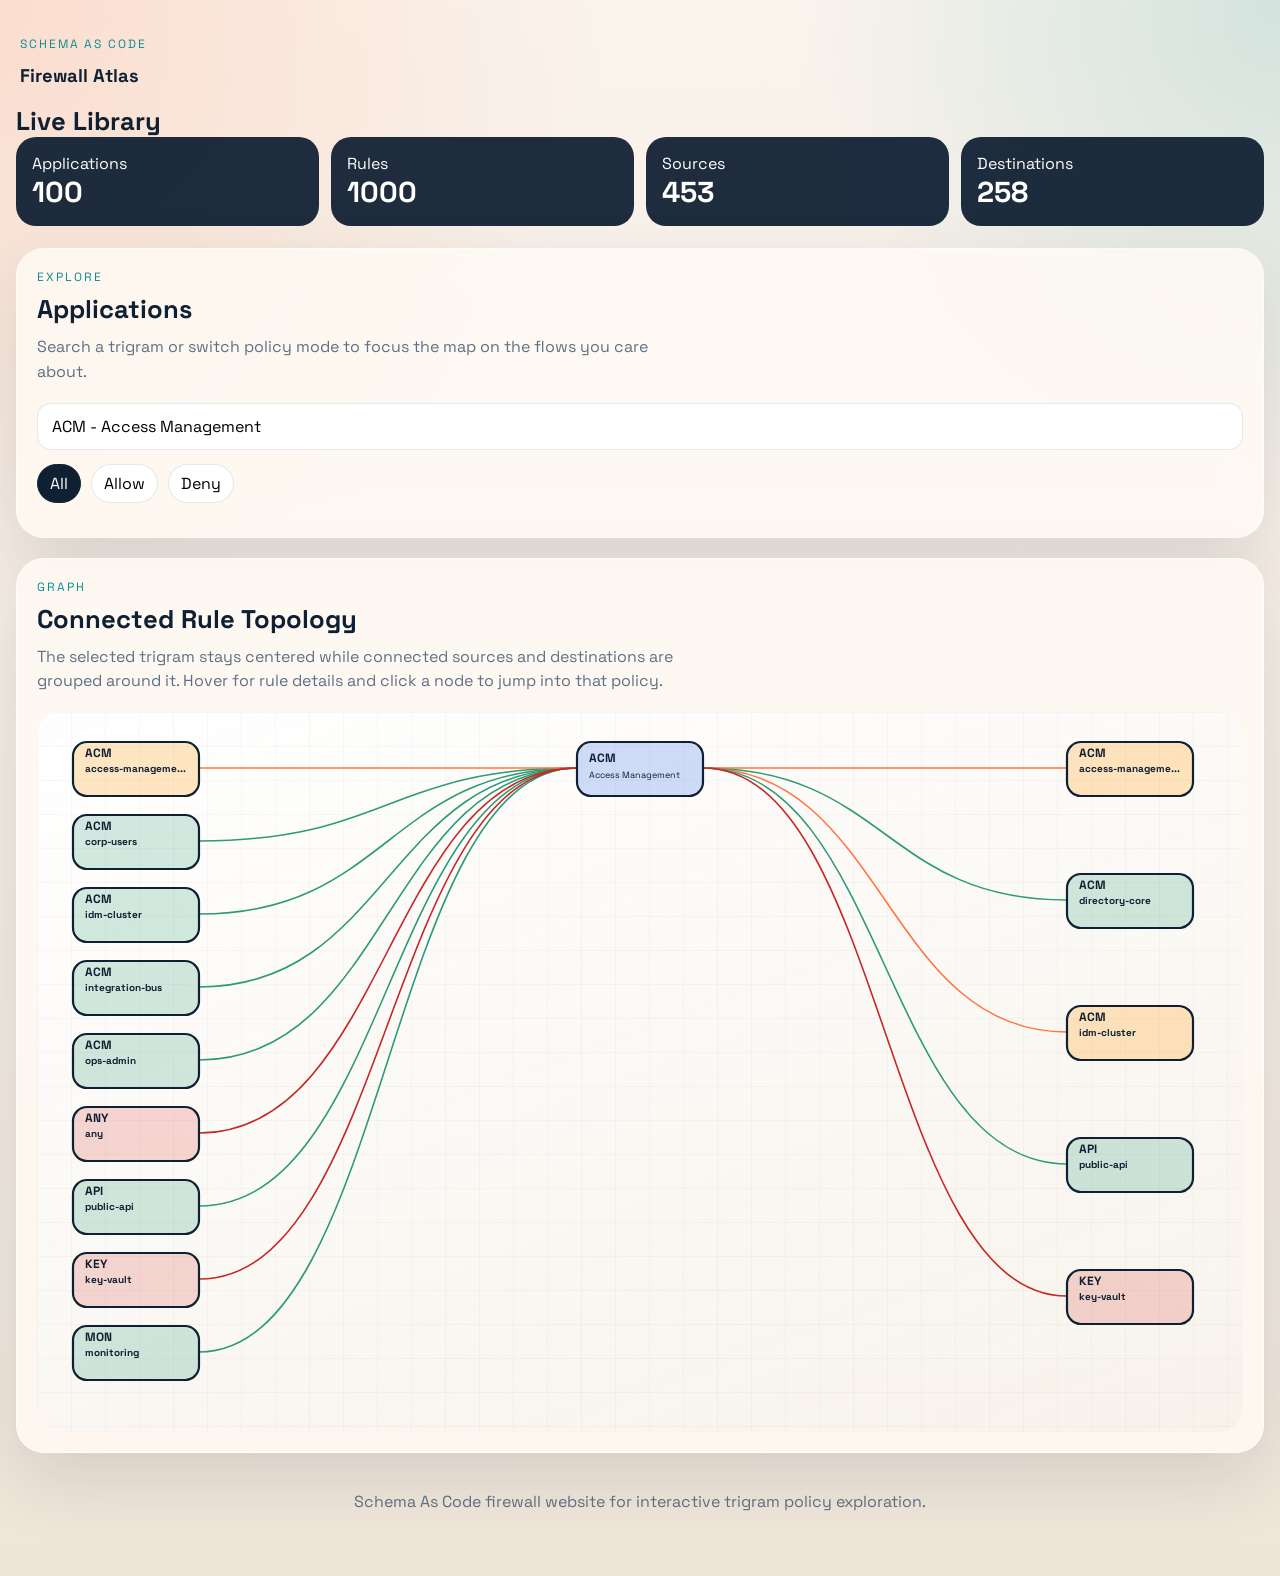
==== index.html @ 7b032bcb "Prepare GitHub Pages site" ====
<!DOCTYPE html>
<html lang="en">
<head>
  <meta charset="UTF-8">
  <meta name="viewport" content="width=device-width, initial-scale=1.0">
  <title>Firewall Atlas</title>
  <link rel="preconnect" href="https://fonts.googleapis.com">
  <link rel="preconnect" href="https://fonts.gstatic.com" crossorigin>
  <link href="https://fonts.googleapis.com/css2?family=Space+Grotesk:wght@400;500;700&display=swap" rel="stylesheet">
  <link rel="stylesheet" href="firewall-library.css">
</head>
<body>
  <div class="shell">
    <header class="topbar">
      <div class="brand-lockup">
        <p class="eyebrow">Schema As Code</p>
        <span class="brand-name">Firewall Atlas</span>
      </div>
    </header>

    <section class="hero">
      <aside class="hero-panel">
        <div class="hero-panel-head">
          <h2>Live Library</h2>
        </div>
        <div class="hero-stats" id="hero-stats"></div>
      </aside>
    </section>

    <main class="layout" id="atlas">
      <section class="card side-card">
        <div class="card-head">
          <div>
            <p class="eyebrow">Explore</p>
            <h2>Applications</h2>
            <p class="section-copy">Search a trigram or switch policy mode to focus the map on the flows you care about.</p>
          </div>
        </div>
        <div class="controls">
          <input id="trigram-search" class="search" type="search" list="trigram-options" placeholder="Search or choose trigram">
          <datalist id="trigram-options"></datalist>
          <div class="chips">
            <button class="chip is-active" data-filter-group="action" data-filter-value="all">All</button>
            <button class="chip" data-filter-group="action" data-filter-value="allow">Allow</button>
            <button class="chip" data-filter-group="action" data-filter-value="deny">Deny</button>
          </div>
        </div>
      </section>

      <section class="card graph-card">
        <div class="card-head">
          <div>
            <p class="eyebrow">Graph</p>
            <h2>Connected Rule Topology</h2>
            <p class="section-copy">The selected trigram stays centered while connected sources and destinations are grouped around it. Hover for rule details and click a node to jump into that policy.</p>
          </div>
        </div>
        <div id="atlas-graph" class="atlas-graph"></div>
        <div id="graph-tooltip" class="graph-tooltip" hidden></div>
      </section>
    </main>

    <footer class="site-footer">
      <p>Schema As Code firewall website for interactive trigram policy exploration.</p>
    </footer>
  </div>

  <script src="data/firewall-library.js"></script>
  <script src="firewall-library.js"></script>
</body>
</html>
---- firewall-library.css ----
:root {
  --bg: #f5eee5;
  --ink: #102033;
  --muted: #607084;
  --panel: rgba(255, 250, 244, 0.82);
  --line: rgba(16, 32, 51, 0.1);
  --allow: #2e9b75;
  --deny: #8b0000;
  --accent: #ff7643;
  --teal: #0b8c8f;
  --shadow: 0 26px 70px rgba(16, 32, 51, 0.12);
}

* { box-sizing: border-box; }
body {
  margin: 0;
  font-family: "Space Grotesk", sans-serif;
  color: var(--ink);
  min-height: 100vh;
  background:
    radial-gradient(circle at 0% 0%, rgba(255, 118, 67, 0.18), transparent 30%),
    radial-gradient(circle at 100% 0%, rgba(11, 140, 143, 0.16), transparent 24%),
    linear-gradient(180deg, #faf4ed 0%, #efe5d9 100%);
}
.shell {
  width: min(1520px, calc(100% - 32px));
  margin: 0 auto;
  padding: 24px 0 40px;
}
.masthead, .card {
  background: var(--panel);
  border: 1px solid rgba(255,255,255,0.65);
  backdrop-filter: blur(18px);
  box-shadow: var(--shadow);
}
.eyebrow {
  margin: 0 0 8px;
  text-transform: uppercase;
  letter-spacing: 0.16em;
  font-size: 12px;
  color: var(--teal);
}
h1, h2, h3 { margin: 0; }
h1 { font-size: clamp(2.4rem, 4vw, 4.8rem); line-height: 0.95; }
h2 { font-size: clamp(1.6rem, 2vw, 2.3rem); }
.lede { color: var(--muted); max-width: 60ch; line-height: 1.6; }
.section-copy {
  margin: 10px 0 0;
  max-width: 66ch;
  color: var(--muted);
  line-height: 1.55;
}
.topbar {
  display: flex;
  align-items: center;
  gap: 20px;
  padding: 12px 4px 18px;
}
.brand-lockup {
  display: grid;
  gap: 4px;
}
.brand-name {
  font-size: 1.15rem;
  font-weight: 700;
  color: var(--ink);
}
.hero {
  display: grid;
  grid-template-columns: 1fr;
  gap: 22px;
  margin-bottom: 22px;
}
.hero-panel,
  border-radius: 32px;
  padding: 30px;
  background: var(--panel);
  border: 1px solid rgba(255,255,255,0.65);
  backdrop-filter: blur(18px);
  box-shadow: var(--shadow);
  display: grid;
  gap: 14px;
  align-content: start;
}
.hero-panel-head {
  display: grid;
  gap: 0;
}
.hero-stats {
  display: grid;
  grid-template-columns: repeat(4, minmax(0, 1fr));
  gap: 12px;
  align-content: start;
}
.stat {
  padding: 16px;
  border-radius: 20px;
  background: rgba(16,32,51,0.94);
  color: white;
}
.stat strong {
  display: block;
  font-size: 1.8rem;
}
.layout {
  display: grid;
  grid-template-columns: 1fr;
  gap: 20px;
  align-items: start;
}
.card {
  border-radius: 28px;
  padding: 20px;
}
.side-card { min-height: auto; }
.graph-card { min-height: 820px; }
.card-head {
  display: flex;
  justify-content: space-between;
  align-items: start;
  margin-bottom: 18px;
}
.atlas-graph {
  min-height: 720px;
  border-radius: 24px;
  overflow: hidden;
  position: relative;
  background:
    linear-gradient(rgba(16,32,51,0.03) 1px, transparent 1px),
    linear-gradient(90deg, rgba(16,32,51,0.03) 1px, transparent 1px),
    linear-gradient(160deg, rgba(255,255,255,0.92), rgba(246,241,234,0.86));
  background-size: 34px 34px, 34px 34px, auto;
}
.graph-tooltip {
  position: absolute;
  z-index: 10;
  max-width: 320px;
  padding: 12px 14px;
  border-radius: 16px;
  background: rgba(16, 32, 51, 0.96);
  color: white;
  box-shadow: 0 18px 36px rgba(16, 32, 51, 0.18);
  pointer-events: none;
}
.graph-tooltip p {
  margin: 0 0 8px;
  font-size: 13px;
  line-height: 1.45;
}
.graph-tooltip p:last-child {
  margin-bottom: 0;
}
.graph-tooltip strong {
  color: #fff3cf;
}
.tooltip-rule {
  border-left: 3px solid transparent;
  padding-left: 10px;
}
.tooltip-rule.allow {
  border-left-color: #2e9b75;
}
.tooltip-rule.deny {
  border-left-color: #8b0000;
}
.tooltip-rule.allow strong {
  color: #7fe3ba;
}
.tooltip-rule.deny strong {
  color: #ff9b9b;
}
.controls { display: grid; gap: 14px; margin-bottom: 14px; }
.search {
  width: 100%;
  padding: 12px 14px;
  border-radius: 14px;
  border: 1px solid var(--line);
  font: inherit;
  background: white;
}
.chips, .badges {
  display: flex;
  flex-wrap: wrap;
  gap: 10px;
}
.chip, .badge {
  border-radius: 999px;
  padding: 8px 12px;
  border: 1px solid var(--line);
  background: white;
  font: inherit;
}
.chip { cursor: pointer; }
.chip.is-active {
  background: var(--ink);
  color: white;
  border-color: var(--ink);
}
.tri {
  font-family: "Space Grotesk", sans-serif;
  color: rgba(37,99,235,1);
  font-size: 0.9rem;
}
.subtle { color: var(--muted); }
.badge.allow { background: rgba(46,155,117,0.14); color: #1b6a50; }
.badge.deny { background: rgba(219,78,69,0.14); color: #96352f; }
svg { width: 100%; height: 100%; display: block; }
.edge { fill: none; stroke-width: 1.1; opacity: 0.22; }
.edge.allow { stroke: var(--allow); }
.edge.deny { stroke: #c62828; }
.edge.mixed { stroke: var(--accent); }
.edge.active { opacity: 1; stroke-width: 1.6; }
.edge.is-selected { stroke-width: 2.6; }
.edge.is-hovered {
  stroke-width: 3.6;
  animation: edge-pulse 0.75s ease-in-out infinite;
}
.edge-hit {
  fill: none;
  stroke: transparent;
  stroke-width: 12;
  pointer-events: stroke;
}
@keyframes edge-pulse {
  0% { opacity: 0.2; }
  50% { opacity: 1; }
  100% { opacity: 0.2; }
}
.column-title {
  font-size: 12px;
  fill: var(--muted);
  text-transform: uppercase;
  letter-spacing: 0.14em;
}
.node text { fill: var(--ink); }
.node-label {
  font-size: 12px;
  font-weight: 700;
}
.node-rule-label {
  font-size: 10px;
  font-weight: 700;
}
.node-sub {
  font-size: 9px;
  fill: var(--muted);
}
.node-sub-strong {
  font-weight: 700;
}
.node rect { fill: rgba(255,255,255,0.94); stroke: rgba(16,32,51,0.12); stroke-width: 1.2; }
.node.source rect { fill: rgba(255,255,255,0.94); }
.node.app rect { fill: rgba(255,255,255,0.94); }
.node.destination rect { fill: rgba(255,255,255,0.94); }
.node.allow rect { fill: rgba(46,155,117,0.22); }
.node.deny rect { fill: rgba(219,78,69,0.22); }
.node.mixed rect { fill: rgba(255,149,0,0.24); }
.node.neutral rect { fill: rgba(37,99,235,0.22) !important; }
.node.active rect { stroke: var(--ink); stroke-width: 2.2; }
.node.is-jump-focus rect {
  stroke-width: 3.8;
  animation: node-jump-pulse 0.46s ease-in-out 5;
}
@keyframes node-jump-pulse {
  0% { transform: scale(1); opacity: 0.7; }
  50% { transform: scale(1.06); opacity: 1; }
  100% { transform: scale(1); opacity: 0.86; }
}
.site-footer {
  padding: 22px 4px 8px;
  color: var(--muted);
  text-align: center;
}
@media (max-width: 1200px) {
  .hero,
  .layout {
    grid-template-columns: 1fr;
  }
  .graph-card, .side-card, .detail-card { min-height: auto; }
  .atlas-graph { min-height: 560px; }
}
@media (max-width: 820px) {
  .shell {
    width: min(100% - 20px, 1520px);
  }
  .topbar {
    flex-direction: column;
    align-items: start;
  }
  .hero-copy,
  .hero-panel,
  .feature-card,
  .card {
    padding: 20px;
  }
  .hero-stats {
    grid-template-columns: repeat(2, minmax(0, 1fr));
  }
  .topnav {
    width: 100%;
  }
}
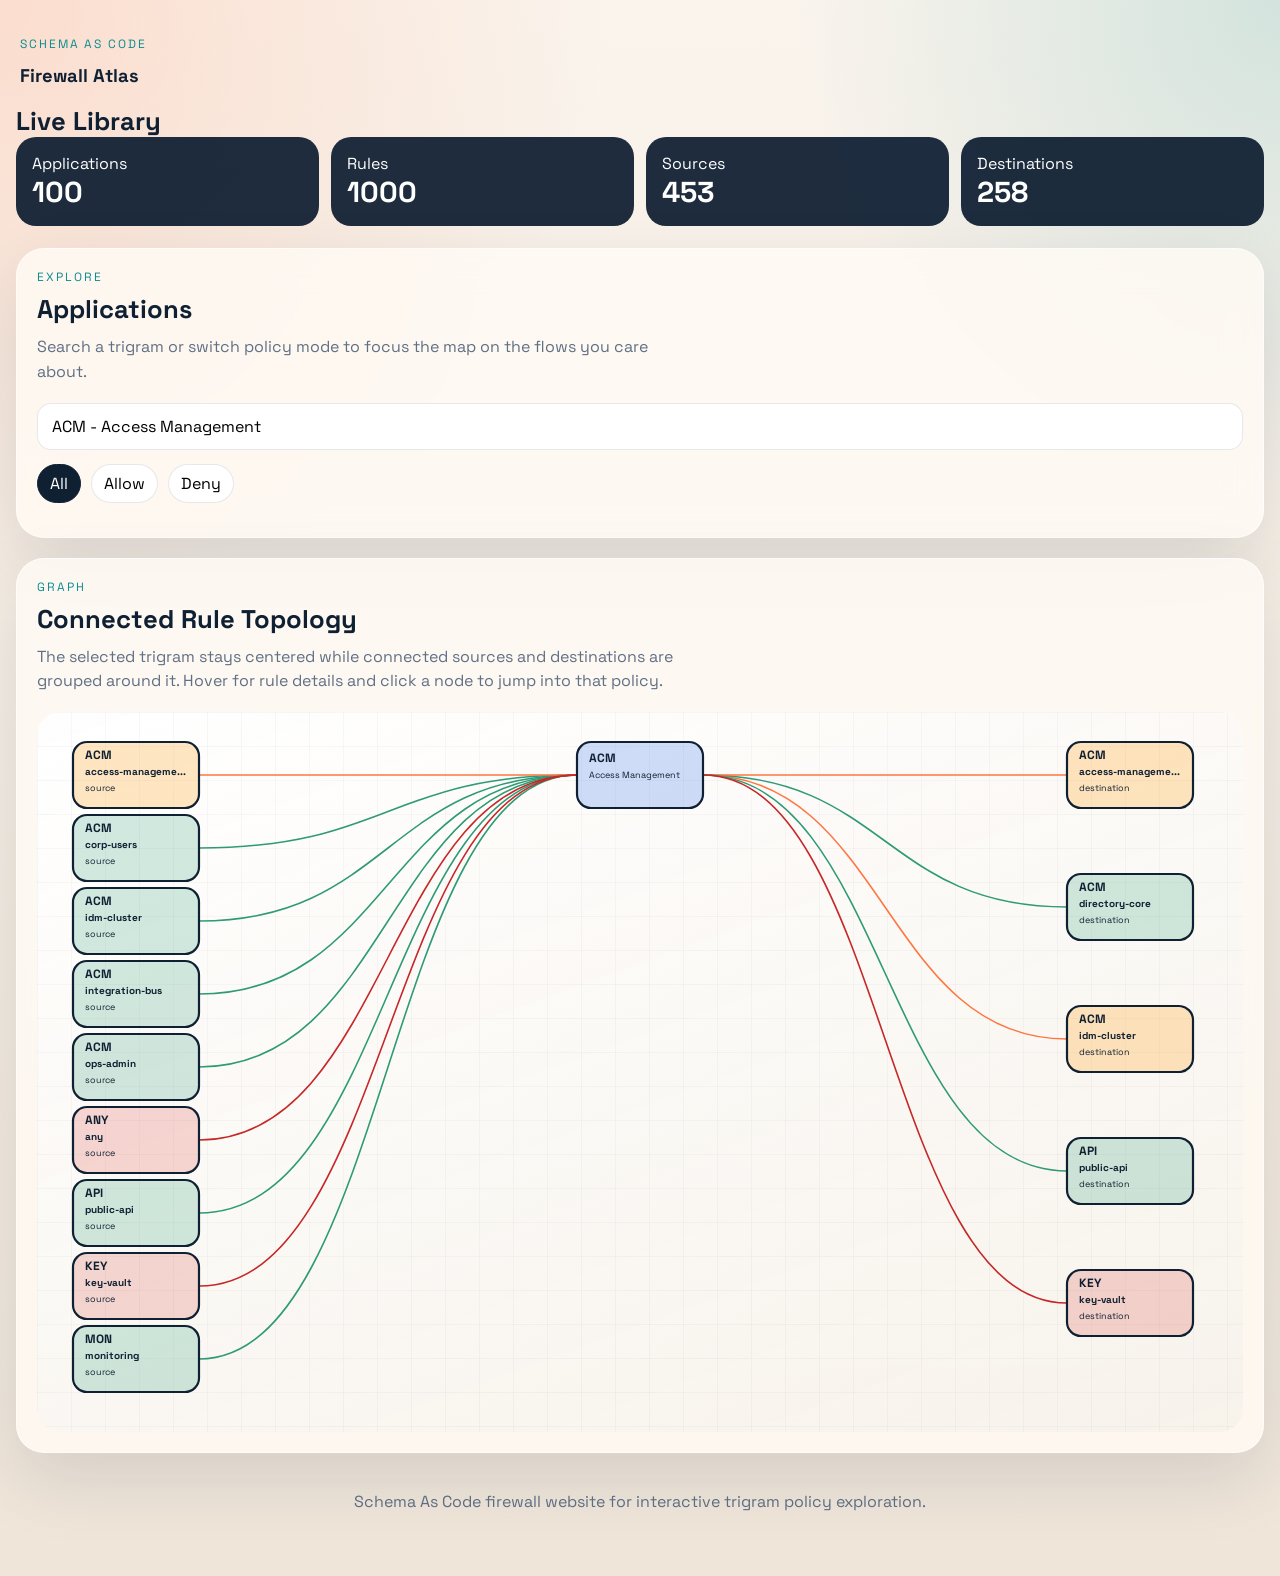
==== commit 2ca8bc0e: "Bust GitHub Pages asset cache" ====
--- a/index.html
+++ b/index.html
@@ -7,7 +7,7 @@
   <link rel="preconnect" href="https://fonts.googleapis.com">
   <link rel="preconnect" href="https://fonts.gstatic.com" crossorigin>
   <link href="https://fonts.googleapis.com/css2?family=Space+Grotesk:wght@400;500;700&display=swap" rel="stylesheet">
-  <link rel="stylesheet" href="firewall-library.css">
+  <link rel="stylesheet" href="firewall-library.css?v=20260414-1">
 </head>
 <body>
   <div class="shell">
@@ -65,7 +65,7 @@
     </footer>
   </div>
 
-  <script src="data/firewall-library.js"></script>
-  <script src="firewall-library.js"></script>
+  <script src="data/firewall-library.js?v=20260414-1"></script>
+  <script src="firewall-library.js?v=20260414-1"></script>
 </body>
 </html>
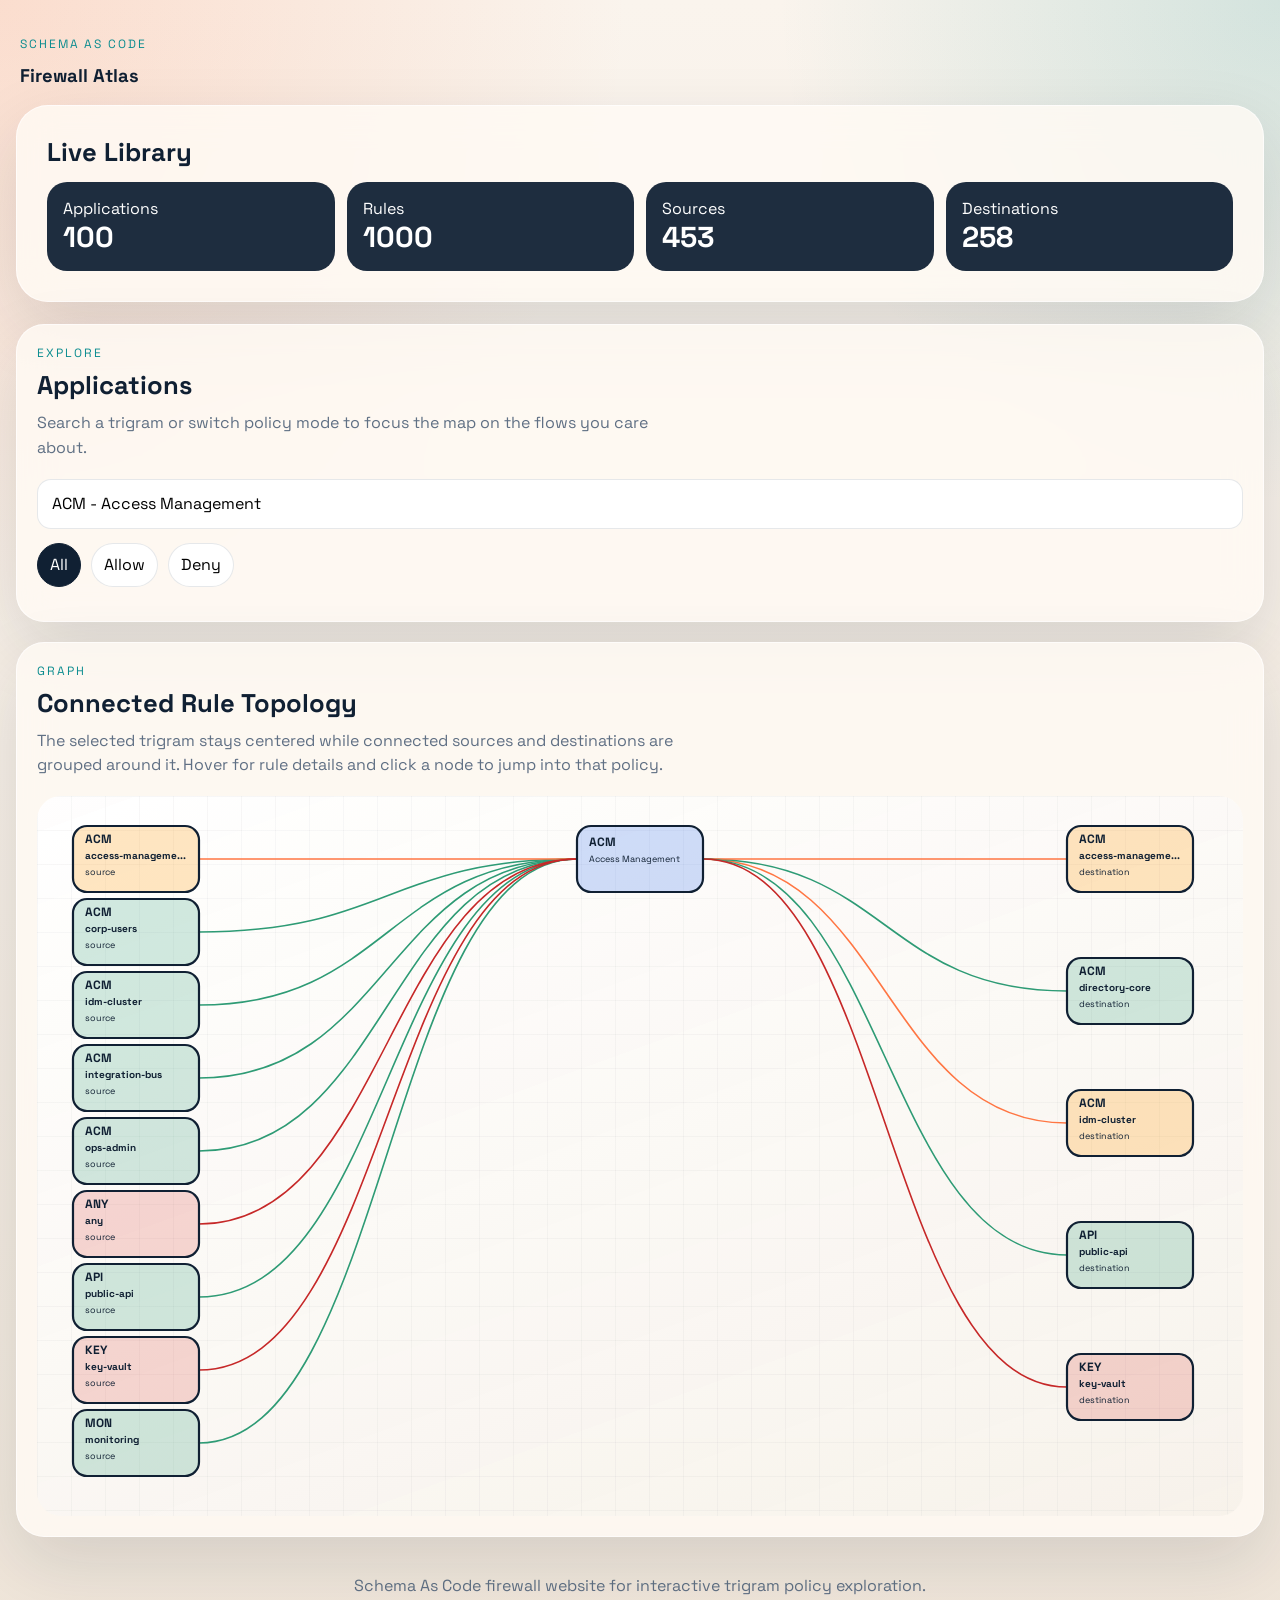
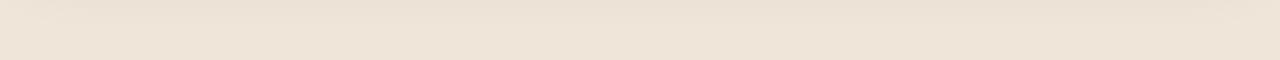
==== commit 6d8d4513: "Improve mobile website layout" ====
--- a/index.html
+++ b/index.html
@@ -7,7 +7,7 @@
   <link rel="preconnect" href="https://fonts.googleapis.com">
   <link rel="preconnect" href="https://fonts.gstatic.com" crossorigin>
   <link href="https://fonts.googleapis.com/css2?family=Space+Grotesk:wght@400;500;700&display=swap" rel="stylesheet">
-  <link rel="stylesheet" href="firewall-library.css?v=20260414-1">
+  <link rel="stylesheet" href="firewall-library.css?v=20260414-2">
 </head>
 <body>
   <div class="shell">
@@ -65,7 +65,7 @@
     </footer>
   </div>
 
-  <script src="data/firewall-library.js?v=20260414-1"></script>
-  <script src="firewall-library.js?v=20260414-1"></script>
+  <script src="data/firewall-library.js?v=20260414-2"></script>
+  <script src="firewall-library.js?v=20260414-2"></script>
 </body>
 </html>
--- a/firewall-library.css
+++ b/firewall-library.css
@@ -71,7 +71,7 @@
   gap: 22px;
   margin-bottom: 22px;
 }
-.hero-panel,
+.hero-panel {
   border-radius: 32px;
   padding: 30px;
   background: var(--panel);
@@ -177,6 +177,7 @@
   border: 1px solid var(--line);
   font: inherit;
   background: white;
+  min-height: 50px;
 }
 .chips, .badges {
   display: flex;
@@ -190,7 +191,10 @@
   background: white;
   font: inherit;
 }
-.chip { cursor: pointer; }
+.chip {
+  cursor: pointer;
+  min-height: 44px;
+}
 .chip.is-active {
   background: var(--ink);
   color: white;
@@ -282,21 +286,118 @@
 @media (max-width: 820px) {
   .shell {
     width: min(100% - 20px, 1520px);
+    padding: 14px 0 24px;
   }
   .topbar {
-    flex-direction: column;
     align-items: start;
-  }
-  .hero-copy,
+    padding: 6px 2px 14px;
+  }
+  .brand-name {
+    font-size: 1rem;
+  }
   .hero-panel,
-  .feature-card,
   .card {
-    padding: 20px;
+    padding: 18px;
   }
   .hero-stats {
     grid-template-columns: repeat(2, minmax(0, 1fr));
-  }
-  .topnav {
+    gap: 10px;
+  }
+  .stat {
+    padding: 14px;
+    border-radius: 18px;
+  }
+  .stat strong {
+    font-size: 1.45rem;
+  }
+  .card-head {
+    margin-bottom: 14px;
+  }
+  .section-copy {
+    font-size: 0.94rem;
+  }
+  .controls {
+    gap: 10px;
+    margin-bottom: 0;
+  }
+  .chips {
+    display: grid;
+    grid-template-columns: repeat(3, minmax(0, 1fr));
+  }
+  .chip {
     width: 100%;
-  }
-}
+    justify-content: center;
+    padding: 10px 12px;
+  }
+  .graph-card {
+    min-height: auto;
+  }
+  .atlas-graph {
+    min-height: 440px;
+    border-radius: 20px;
+  }
+  .graph-tooltip {
+    max-width: min(280px, calc(100vw - 48px));
+    padding: 10px 12px;
+  }
+}
+@media (max-width: 560px) {
+  body {
+    background:
+      radial-gradient(circle at 0% 0%, rgba(255, 118, 67, 0.14), transparent 26%),
+      radial-gradient(circle at 100% 0%, rgba(11, 140, 143, 0.12), transparent 20%),
+      linear-gradient(180deg, #faf4ed 0%, #efe5d9 100%);
+  }
+  .shell {
+    width: calc(100% - 14px);
+    padding: 10px 0 18px;
+  }
+  .eyebrow {
+    font-size: 11px;
+    letter-spacing: 0.12em;
+  }
+  h2 {
+    font-size: 1.35rem;
+  }
+  .hero {
+    gap: 14px;
+    margin-bottom: 14px;
+  }
+  .hero-panel,
+  .card {
+    padding: 14px;
+    border-radius: 22px;
+  }
+  .hero-stats {
+    grid-template-columns: 1fr 1fr;
+  }
+  .stat {
+    padding: 12px;
+  }
+  .stat strong {
+    font-size: 1.2rem;
+  }
+  .search {
+    min-height: 46px;
+    padding: 10px 12px;
+  }
+  .chips {
+    gap: 8px;
+  }
+  .chip {
+    min-height: 40px;
+    padding: 8px 10px;
+    font-size: 0.94rem;
+  }
+  .card-head {
+    margin-bottom: 12px;
+  }
+  .atlas-graph {
+    min-height: 360px;
+    border-radius: 18px;
+  }
+  .site-footer {
+    padding-top: 14px;
+    font-size: 0.9rem;
+  }
+}
